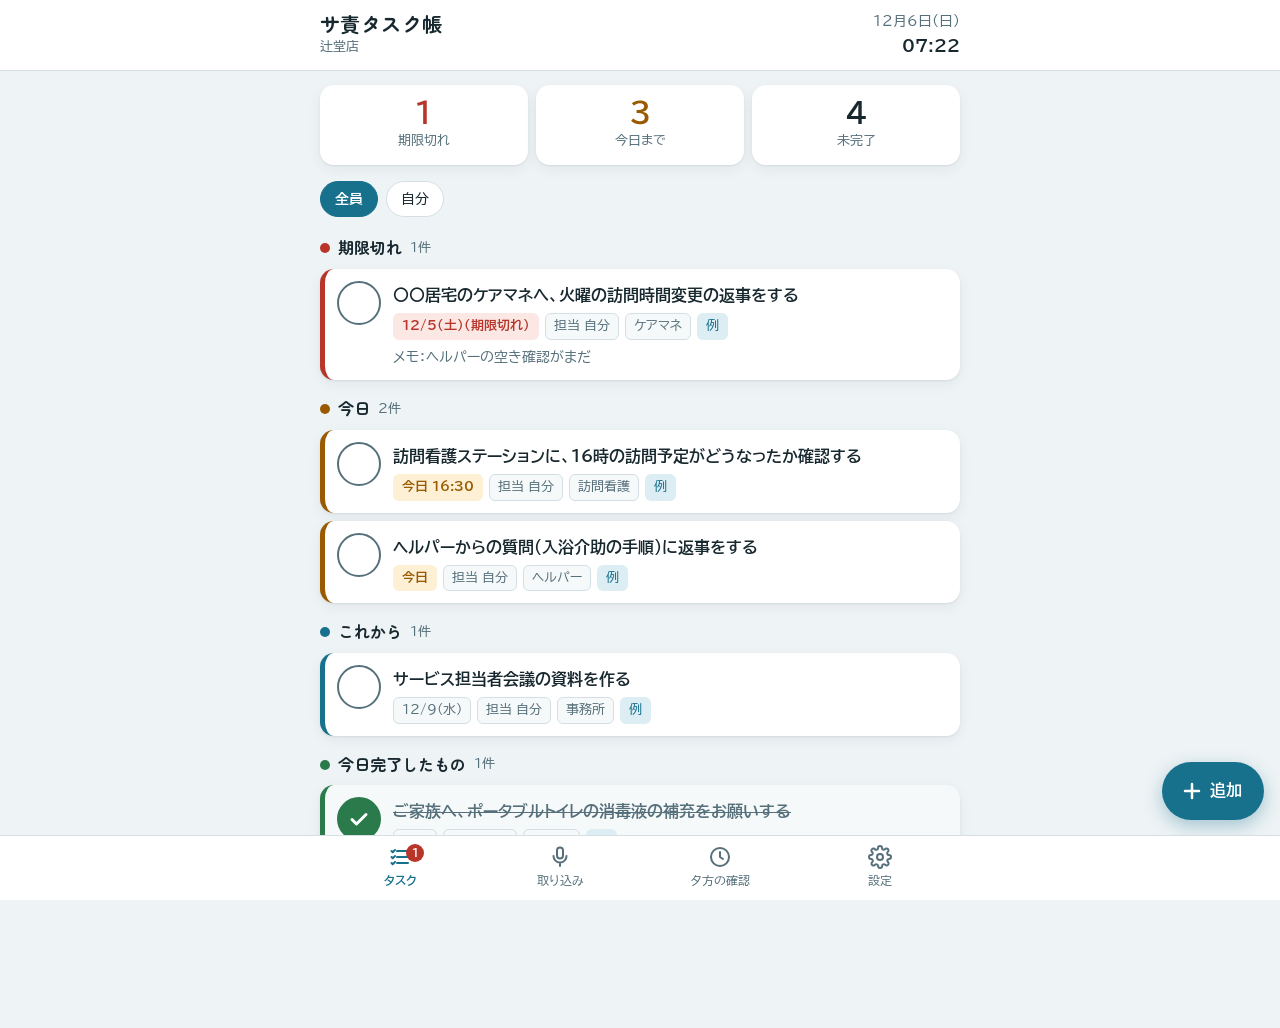
==== task-app/index.html @ e7ed36cd "サ責タスク帳を追加（辻堂店 課題ミーティングより） ピンマイクの文字起こしやダイヤルパッドのAI要約を貼り付けると、 「いつ・誰が・どこで・何をするか」のタスク候補を抜き出し、 チェックボタンで完了を" ====
<!DOCTYPE html>
<html lang="ja">
<head>
<meta charset="utf-8">
<meta name="viewport" content="width=device-width,initial-scale=1,viewport-fit=cover">
<title>サ責タスク帳</title>
<meta name="claude:viewport-fit-sides" content="cover">
<link rel="preconnect" href="https://fonts.googleapis.com">
<link rel="preconnect" href="https://fonts.gstatic.com" crossorigin>
<link rel="stylesheet" href="https://fonts.googleapis.com/css2?family=BIZ+UDPGothic:wght@400;700&family=Zen+Maru+Gothic:wght@500;700&display=swap">
<style>
/* Layout: one column for the phone — sticky header, task list, fixed bottom tab bar, round add button */
:root{
  --bg:#eef3f5; --surface:#ffffff; --surface-2:#f6f9fa; --fg:#18282f; --muted:#56707b; --line:#d3dfe4;
  --accent:#17708c; --accent-ink:#ffffff; --accent-soft:#dcedf3;
  --danger:#b8352a; --danger-soft:#fbe8e5; --warn:#9a5b00; --warn-soft:#fdf0d5; --ok:#2a7a4b; --ok-soft:#e1f2e7;
  --shadow:0 1px 2px rgba(20,50,60,.08),0 4px 14px rgba(20,50,60,.06);
  --font-body:"BIZ UDPGothic","Hiragino Sans","Hiragino Kaku Gothic ProN","Yu Gothic UI","Meiryo",system-ui,sans-serif;
  --font-head:"Zen Maru Gothic","BIZ UDPGothic","Hiragino Maru Gothic ProN","Hiragino Sans",system-ui,sans-serif;
  --nav-h:64px;
}
@media (prefers-color-scheme: dark){:root:not([data-theme="light"]){
  --bg:#0f181c; --surface:#172329; --surface-2:#1c2a31; --fg:#e4eef1; --muted:#93aab3; --line:#2b3d45;
  --accent:#5cb8d6; --accent-ink:#06222b; --accent-soft:#18394a;
  --danger:#f08a7e; --danger-soft:#3a1f1c; --warn:#f0bd62; --warn-soft:#352914; --ok:#79cf9a; --ok-soft:#173226;
  --shadow:0 1px 2px rgba(0,0,0,.3); color-scheme:dark;
}}
:root[data-theme="dark"]{
  --bg:#0f181c; --surface:#172329; --surface-2:#1c2a31; --fg:#e4eef1; --muted:#93aab3; --line:#2b3d45;
  --accent:#5cb8d6; --accent-ink:#06222b; --accent-soft:#18394a;
  --danger:#f08a7e; --danger-soft:#3a1f1c; --warn:#f0bd62; --warn-soft:#352914; --ok:#79cf9a; --ok-soft:#173226;
  --shadow:0 1px 2px rgba(0,0,0,.3); color-scheme:dark;
}
*{box-sizing:border-box}
[hidden]{display:none!important}
html,body{margin:0}
body{background:var(--bg);color:var(--fg);font-family:var(--font-body);font-size:16px;line-height:1.6;-webkit-text-size-adjust:100%}
body::before{content:"";position:fixed;inset:0 0 auto;height:env(safe-area-inset-top,0px);z-index:30;background:var(--surface)}
button,input,select,textarea{font:inherit;color:inherit}
button{cursor:pointer}
:focus-visible{outline:3px solid var(--accent);outline-offset:2px}
.gutter{padding-left:max(16px,env(safe-area-inset-left,0px));padding-right:max(16px,env(safe-area-inset-right,0px))}
.wrap{max-width:640px;margin:0 auto}

/* header */
header.top{position:sticky;top:env(safe-area-inset-top,0px);z-index:20;background:var(--surface);border-bottom:1px solid var(--line)}
header.top .wrap{display:flex;align-items:center;justify-content:space-between;gap:12px;padding-block:10px}
.brand{display:flex;flex-direction:column;min-width:0}
.brand b{font-family:var(--font-head);font-size:20px;font-weight:700;letter-spacing:.02em;line-height:1.3}
.brand small{color:var(--muted);font-size:13px}
.today-chip{font-size:14px;color:var(--muted);text-align:right;white-space:nowrap;font-variant-numeric:tabular-nums}
.today-chip strong{display:block;color:var(--fg);font-size:17px}

main{padding-block:14px calc(var(--nav-h) + 96px + env(safe-area-inset-bottom,0px))}
.view{display:flex;flex-direction:column;gap:16px}
h2{font-family:var(--font-head);font-size:19px;margin:0;text-wrap:balance}
h3{font-family:var(--font-head);font-size:16px;margin:0;display:flex;align-items:center;gap:8px}
.hint{color:var(--muted);font-size:14px;margin:0}

/* summary */
.stats{display:grid;grid-template-columns:repeat(3,1fr);gap:8px}
.stat{background:var(--surface);border:2px solid transparent;border-radius:14px;padding:10px 8px;text-align:center;box-shadow:var(--shadow)}
.stat .n{display:block;font-size:28px;font-weight:700;line-height:1.1;font-variant-numeric:tabular-nums}
.stat .l{font-size:13px;color:var(--muted)}
.stat.over .n{color:var(--danger)}
.stat.today .n{color:var(--warn)}
.stat[aria-pressed="true"]{border-color:var(--accent)}

.chips{display:flex;gap:8px;overflow-x:auto;padding-bottom:2px;scrollbar-width:none}
.chips::-webkit-scrollbar{display:none}
.chip{flex:none;border:1px solid var(--line);background:var(--surface);border-radius:999px;padding:6px 14px;font-size:14px;min-height:36px}
.chip[aria-pressed="true"]{background:var(--accent);border-color:var(--accent);color:var(--accent-ink);font-weight:700}

/* task list */
.group{display:flex;flex-direction:column;gap:8px}
.group h3 .count{font-family:var(--font-body);font-size:13px;color:var(--muted);font-weight:400}
.dot{width:10px;height:10px;border-radius:50%;background:var(--muted);flex:none}
.g-over .dot{background:var(--danger)} .g-today .dot{background:var(--warn)} .g-next .dot{background:var(--accent)} .g-done .dot{background:var(--ok)}
ul.tasks{list-style:none;margin:0;padding:0;display:flex;flex-direction:column;gap:8px}
.task{display:flex;align-items:flex-start;gap:12px;background:var(--surface);border-radius:14px;padding:12px;box-shadow:var(--shadow);border-left:5px solid var(--line)}
.task.over{border-left-color:var(--danger)} .task.today{border-left-color:var(--warn)} .task.next{border-left-color:var(--accent)}
.task.done{border-left-color:var(--ok);background:var(--surface-2)}
.task.done .t-title{color:var(--muted);text-decoration:line-through}
.check{flex:none;width:44px;height:44px;border-radius:50%;border:2.5px solid var(--muted);background:var(--surface);display:grid;place-items:center;padding:0}
.check svg{width:24px;height:24px;stroke:transparent}
.check:hover svg{stroke:var(--line)}
.task.done .check{background:var(--ok);border-color:var(--ok)}
.task.done .check svg{stroke:var(--surface)}
.t-body{flex:1;min-width:0;background:none;border:0;padding:2px 0 0;text-align:left}
.t-title{font-weight:700;font-size:16px;line-height:1.5;overflow-wrap:anywhere}
.meta{display:flex;flex-wrap:wrap;gap:6px;margin-top:6px}
.pill{font-size:13px;border-radius:6px;padding:2px 8px;background:var(--surface-2);color:var(--muted);border:1px solid var(--line);font-variant-numeric:tabular-nums}
.pill.due-over{background:var(--danger-soft);color:var(--danger);border-color:transparent;font-weight:700}
.pill.due-today{background:var(--warn-soft);color:var(--warn);border-color:transparent;font-weight:700}
.pill.ex{background:var(--accent-soft);color:var(--accent);border-color:transparent}
.t-note{font-size:14px;color:var(--muted);margin-top:6px;overflow-wrap:anywhere}

.empty{background:var(--surface);border:1px dashed var(--line);border-radius:14px;padding:22px 16px;text-align:center;color:var(--muted)}

/* cards & forms */
.card{background:var(--surface);border-radius:16px;padding:16px;box-shadow:var(--shadow);display:flex;flex-direction:column;gap:12px}
label.f{display:flex;flex-direction:column;gap:4px;font-size:14px;color:var(--muted);font-weight:700}
input[type=text],input[type=date],input[type=time],select,textarea{width:100%;border:1.5px solid var(--line);background:var(--surface);border-radius:10px;padding:10px 12px;font-size:16px;color:var(--fg);min-height:46px}
textarea{resize:vertical;line-height:1.6}
.row{display:grid;grid-template-columns:1fr 1fr;gap:10px}
.row > *{min-width:0}
.btn{display:inline-flex;align-items:center;justify-content:center;gap:6px;min-height:48px;padding:10px 18px;border-radius:12px;border:1.5px solid var(--line);background:var(--surface);font-weight:700;font-size:16px}
.btn.primary{background:var(--accent);border-color:var(--accent);color:var(--accent-ink)}
.btn.danger{color:var(--danger);border-color:var(--danger-soft)}
.btn.danger.arm{background:var(--danger);color:var(--surface);border-color:var(--danger)}
.btn.small{min-height:38px;padding:6px 12px;font-size:14px;border-radius:10px}
.btn:disabled{opacity:.5;cursor:default}
.btns{display:flex;flex-wrap:wrap;gap:8px}
.btns .grow{flex:1}
.seg{display:flex;background:var(--surface-2);border:1px solid var(--line);border-radius:12px;padding:3px;gap:3px}
.seg button{flex:1;border:0;background:none;border-radius:9px;padding:8px 4px;font-size:14px;min-height:40px}
.seg button[aria-pressed="true"]{background:var(--surface);box-shadow:var(--shadow);font-weight:700;color:var(--accent)}
.engine{font-size:13px;border-radius:8px;padding:6px 10px;background:var(--accent-soft);color:var(--accent)}

/* candidates */
.cand{border:1.5px solid var(--line);border-radius:14px;padding:12px;display:flex;flex-direction:column;gap:8px}
.cand.on{border-color:var(--accent)}
.cand-head{display:flex;gap:10px;align-items:flex-start}
.cand-head input[type=checkbox]{width:24px;height:24px;margin-top:10px;accent-color:var(--accent);flex:none}
.cand-head textarea{min-height:46px}
.quote{font-size:13px;color:var(--muted);border-left:3px solid var(--line);padding-left:8px;overflow-wrap:anywhere}

/* review */
.share{width:100%;min-height:220px;font-size:14px;background:var(--surface-2)}
.ask{display:flex;gap:10px;align-items:flex-start;border-top:1px solid var(--line);padding-top:10px}
.ask:first-of-type{border-top:0;padding-top:0}
.ask p{margin:0;flex:1;min-width:0;overflow-wrap:anywhere}

.members{list-style:none;margin:0;padding:0;display:flex;flex-wrap:wrap;gap:8px}
.members li{display:flex;align-items:center;gap:4px;background:var(--surface-2);border:1px solid var(--line);border-radius:999px;padding:4px 4px 4px 14px}
.members button{border:0;background:none;width:30px;height:30px;border-radius:50%;color:var(--muted);font-size:18px;line-height:1}

/* nav + fab */
nav.tabs{position:fixed;left:0;right:0;bottom:0;z-index:25;background:var(--surface);border-top:1px solid var(--line);padding-bottom:env(safe-area-inset-bottom,0px);padding-left:env(safe-area-inset-left,0px);padding-right:env(safe-area-inset-right,0px)}
nav.tabs .wrap{display:grid;grid-template-columns:repeat(4,1fr);height:var(--nav-h)}
nav.tabs button{border:0;background:none;display:flex;flex-direction:column;align-items:center;justify-content:center;gap:2px;font-size:12px;color:var(--muted);position:relative}
nav.tabs svg{width:24px;height:24px;stroke:currentColor;fill:none;stroke-width:2;stroke-linecap:round;stroke-linejoin:round}
nav.tabs button[aria-current="page"]{color:var(--accent);font-weight:700}
nav.tabs .badge{position:absolute;top:8px;left:calc(50% + 6px);background:var(--danger);color:var(--surface);border-radius:999px;font-size:11px;min-width:18px;height:18px;line-height:18px;padding:0 5px;font-weight:700}
.fab{position:fixed;z-index:24;right:max(16px,calc(env(safe-area-inset-right,0px) + 16px));bottom:calc(var(--nav-h) + 16px + env(safe-area-inset-bottom,0px));height:58px;padding:0 22px 0 18px;border-radius:999px;border:0;background:var(--accent);color:var(--accent-ink);font-weight:700;font-size:16px;display:flex;align-items:center;gap:6px;box-shadow:0 6px 18px rgba(23,112,140,.35)}
.fab svg{width:24px;height:24px;stroke:currentColor;stroke-width:2.5;fill:none;stroke-linecap:round}

/* sheet */
.scrim{position:fixed;inset:0;z-index:40;background:rgba(10,25,30,.45);display:flex;align-items:flex-end;justify-content:center}
.sheet{background:var(--bg);width:100%;max-width:640px;max-height:92vh;overflow:auto;border-radius:20px 20px 0 0;padding-top:10px;padding-bottom:calc(16px + env(safe-area-inset-bottom,0px))}
.sheet .grab{width:44px;height:5px;border-radius:3px;background:var(--line);margin:0 auto 10px}
.sheet .view{gap:12px}

.toast{position:fixed;z-index:50;left:50%;transform:translateX(-50%);bottom:calc(var(--nav-h) + 86px + env(safe-area-inset-bottom,0px));background:var(--fg);color:var(--bg);border-radius:12px;padding:10px 12px 10px 16px;display:flex;align-items:center;gap:12px;font-size:15px;max-width:calc(100% - 32px);box-shadow:var(--shadow)}
.toast button{background:none;border:0;color:var(--accent-soft);font-weight:700;text-decoration:underline;min-height:36px}
@media (prefers-reduced-motion:no-preference){
  .sheet{animation:up .2s ease-out}
  @keyframes up{from{transform:translateY(30px);opacity:.6}to{transform:none;opacity:1}}
}
</style>
</head>
<body>

<header class="top gutter"><div class="wrap">
  <div class="brand"><b>サ責タスク帳</b><small id="officeName">辻堂店</small></div>
  <div class="today-chip"><span id="todayLabel"></span><strong id="nowLabel"></strong></div>
</div></header>

<main class="gutter"><div class="wrap">
  <!-- タスク一覧 -->
  <section class="view" id="v-list" aria-label="タスク">
    <div class="stats">
      <button class="stat over" id="stOver" data-f="over" aria-pressed="false"><span class="n">0</span><span class="l">期限切れ</span></button>
      <button class="stat today" id="stToday" data-f="today" aria-pressed="false"><span class="n">0</span><span class="l">今日まで</span></button>
      <button class="stat" id="stOpen" data-f="open" aria-pressed="false"><span class="n">0</span><span class="l">未完了</span></button>
    </div>
    <div class="chips" id="whoChips" role="group" aria-label="担当で絞り込む"></div>
    <div id="listOut" class="view"></div>
  </section>

  <!-- 取り込み -->
  <section class="view" id="v-import" hidden aria-label="文字起こしから取り込み">
    <div>
      <h2>文字起こしからタスクを抜き出す</h2>
      <p class="hint">ピンマイクの文字起こしや、ダイヤルパッドのAI要約を貼り付けてください。「いつ・誰が・どこで・何をするか」を拾い出します。</p>
    </div>
    <div class="card">
      <div class="seg" id="srcSeg" role="group" aria-label="取り込み元">
        <button data-src="ピンマイク" aria-pressed="true">ピンマイク</button>
        <button data-src="ダイヤルパッド" aria-pressed="false">ダイヤルパッド</button>
        <button data-src="メモ" aria-pressed="false">手書き・メモ</button>
      </div>
      <label class="f">話した日<input type="date" id="impDate"></label>
      <label class="f">文字起こし・要約
        <textarea id="impText" rows="8" placeholder="ここに貼り付け（長くても大丈夫です）"></textarea>
      </label>
      <div class="engine" id="engineNote">キーワードで抜き出します</div>
      <div class="btns">
        <button class="btn primary grow" id="btnExtract">タスクを抜き出す</button>
        <button class="btn" id="btnSample">例文を入れる</button>
      </div>
    </div>
    <div id="candOut" class="view"></div>
  </section>

  <!-- 夕方の確認 -->
  <section class="view" id="v-review" hidden aria-label="夕方の確認">
    <div>
      <h2>夕方の確認</h2>
      <p class="hint">決まった時間にチームで見直します。下の文をガルーンやダイヤルパッドのチャットに貼って共有してください。</p>
    </div>
    <div class="card">
      <h3>共有用のまとめ</h3>
      <textarea class="share" id="shareText" readonly></textarea>
      <div class="btns"><button class="btn primary grow" id="btnCopyShare">まとめをコピー</button></div>
    </div>
    <div class="card">
      <h3>声かけ「その後どうなりましたか？」</h3>
      <p class="hint">期限切れや、前日から残っているタスクです。思い出してもらうきっかけに使えます。</p>
      <div id="askOut"></div>
    </div>
  </section>

  <!-- 設定 -->
  <section class="view" id="v-settings" hidden aria-label="設定">
    <h2>設定</h2>
    <div class="card">
      <label class="f">事業所名<input type="text" id="setOffice" placeholder="例：辻堂店"></label>
    </div>
    <div class="card">
      <h3>チームのメンバー</h3>
      <p class="hint">「誰が」の選択肢になります。文字起こしに名前が出てくると、担当として自動で入ります。</p>
      <ul class="members" id="memberList"></ul>
      <div class="btns">
        <input type="text" id="newMember" placeholder="名前を入力" style="flex:1;min-width:0">
        <button class="btn" id="btnAddMember">追加</button>
      </div>
    </div>
    <div class="card">
      <h3>整理</h3>
      <div class="btns">
        <button class="btn small" id="btnClearEx">例のタスクを消す</button>
        <button class="btn small" id="btnClearDone">7日より前の完了を消す</button>
      </div>
    </div>
    <div class="card">
      <h3>バックアップ・機種変更</h3>
      <p class="hint">データはこの端末のブラウザに保存されています。別の端末に移すときは、書き出した文をコピーして、移した先で貼り付けて読み込んでください。</p>
      <textarea id="backupText" rows="4" placeholder="ここに書き出し／貼り付け"></textarea>
      <div class="btns">
        <button class="btn small" id="btnExport">書き出してコピー</button>
        <button class="btn small" id="btnImport">貼り付けた内容を読み込む</button>
      </div>
    </div>
  </section>
</div></main>

<button class="fab" id="fab" aria-label="タスクを追加"><svg viewBox="0 0 24 24"><path d="M12 5v14M5 12h14"/></svg>追加</button>

<nav class="tabs" aria-label="画面切り替え"><div class="wrap">
  <button data-view="list" aria-current="page"><svg viewBox="0 0 24 24"><path d="M9 6h11M9 12h11M9 18h11"/><path d="M3.5 6l1.2 1.2L7 5M3.5 12l1.2 1.2L7 11M3.5 18l1.2 1.2L7 17"/></svg>タスク<span class="badge" id="navBadge" hidden></span></button>
  <button data-view="import"><svg viewBox="0 0 24 24"><rect x="9" y="2.5" width="6" height="11" rx="3"/><path d="M5.5 11a6.5 6.5 0 0 0 13 0M12 17.5V21"/></svg>取り込み</button>
  <button data-view="review"><svg viewBox="0 0 24 24"><circle cx="12" cy="12" r="9"/><path d="M12 7v5l3 2"/></svg>夕方の確認</button>
  <button data-view="settings"><svg viewBox="0 0 24 24"><circle cx="12" cy="12" r="3"/><path d="M19.4 15a1.7 1.7 0 0 0 .3 1.8l.1.1a2 2 0 1 1-2.8 2.8l-.1-.1a1.7 1.7 0 0 0-1.8-.3 1.7 1.7 0 0 0-1 1.5V21a2 2 0 1 1-4 0v-.1a1.7 1.7 0 0 0-1.1-1.5 1.7 1.7 0 0 0-1.8.3l-.1.1a2 2 0 1 1-2.8-2.8l.1-.1a1.7 1.7 0 0 0 .3-1.8 1.7 1.7 0 0 0-1.5-1H3a2 2 0 1 1 0-4h.1a1.7 1.7 0 0 0 1.5-1.1 1.7 1.7 0 0 0-.3-1.8l-.1-.1a2 2 0 1 1 2.8-2.8l.1.1a1.7 1.7 0 0 0 1.8.3H9a1.7 1.7 0 0 0 1-1.5V3a2 2 0 1 1 4 0v.1a1.7 1.7 0 0 0 1 1.5 1.7 1.7 0 0 0 1.8-.3l.1-.1a2 2 0 1 1 2.8 2.8l-.1.1a1.7 1.7 0 0 0-.3 1.8V9a1.7 1.7 0 0 0 1.5 1H21a2 2 0 1 1 0 4h-.1a1.7 1.7 0 0 0-1.5 1z"/></svg>設定</button>
</div></nav>

<div class="scrim" id="scrim" hidden>
  <div class="sheet gutter" role="dialog" aria-modal="true" aria-labelledby="sheetTitle"><div class="wrap view">
    <div class="grab"></div>
    <h2 id="sheetTitle">タスクを追加</h2>
    <form id="taskForm" class="card" novalidate>
      <label class="f">何をする<textarea id="fTitle" rows="2" placeholder="例：〇〇居宅のケアマネへ訪問時間変更の返事をする" required></textarea></label>
      <div class="row">
        <label class="f">誰が<select id="fWho"></select></label>
        <label class="f">どこで・相手<input type="text" id="fWhere" list="whereList" placeholder="例：ケアマネ"></label>
      </div>
      <div class="row">
        <label class="f">いつまで<input type="date" id="fDue"></label>
        <label class="f">時刻<input type="time" id="fTime"></label>
      </div>
      <label class="f">メモ・その後の経過<textarea id="fNote" rows="2" placeholder="例：11/11 10時に電話済み。返事待ち"></textarea></label>
      <div class="btns">
        <button type="submit" class="btn primary grow">保存</button>
        <button type="button" class="btn" id="btnCancel">閉じる</button>
      </div>
      <button type="button" class="btn danger small" id="btnDelete" hidden>このタスクを削除</button>
    </form>
  </div></div>
</div>
<datalist id="whereList">
  <option value="ケアマネ"><option value="ヘルパー"><option value="利用者宅"><option value="ご家族"><option value="訪問看護"><option value="主治医・病院"><option value="地域包括"><option value="事務所">
</datalist>

<div class="toast" id="toast" hidden role="status"><span id="toastMsg"></span><button id="toastUndo" hidden>元に戻す</button></div>

<script>
(function(){
"use strict";
const KEY = "satask.v1";
const $ = (s) => document.querySelector(s);
const WD = ["日","月","火","水","木","金","土"];

/* ---------- date helpers ---------- */
const pad = (n) => String(n).padStart(2, "0");
const ymd = (d) => d.getFullYear() + "-" + pad(d.getMonth() + 1) + "-" + pad(d.getDate());
const todayStr = () => ymd(new Date());
const parseYmd = (s) => { const [y, m, d] = s.split("-").map(Number); return new Date(y, m - 1, d); };
const addDays = (s, n) => { const d = parseYmd(s); d.setDate(d.getDate() + n); return ymd(d); };
const md = (s) => { const d = parseYmd(s); return (d.getMonth() + 1) + "/" + d.getDate() + "(" + WD[d.getDay()] + ")"; };
const uid = () => Date.now().toString(36) + Math.random().toString(36).slice(2, 7);

/* ---------- state ---------- */
function seed(){
  const t = todayStr();
  return {
    office: "辻堂店",
    members: ["自分"],
    tasks: [
      { id: uid(), title: "〇〇居宅のケアマネへ、火曜の訪問時間変更の返事をする", who: "自分", where: "ケアマネ", due: addDays(t, -1), time: "", note: "ヘルパーの空き確認がまだ", done: false, example: true, source: "ダイヤルパッド", createdAt: addDays(t, -2) },
      { id: uid(), title: "訪問看護ステーションに、16時の訪問予定がどうなったか確認する", who: "自分", where: "訪問看護", due: t, time: "16:30", note: "", done: false, example: true, source: "ピンマイク", createdAt: t },
      { id: uid(), title: "ヘルパーからの質問（入浴介助の手順）に返事をする", who: "自分", where: "ヘルパー", due: t, time: "", note: "", done: false, example: true, source: "メモ", createdAt: t },
      { id: uid(), title: "サービス担当者会議の資料を作る", who: "自分", where: "事務所", due: addDays(t, 3), time: "", note: "", done: false, example: true, source: "ピンマイク", createdAt: t },
      { id: uid(), title: "ご家族へ、ポータブルトイレの消毒液の補充をお願いする", who: "自分", where: "ご家族", due: t, time: "", note: "", done: true, doneAt: t, example: true, source: "ピンマイク", createdAt: t }
    ]
  };
}
function load(){
  try {
    const s = JSON.parse(localStorage.getItem(KEY));
    if (s && Array.isArray(s.tasks) && Array.isArray(s.members)) return s;
  } catch (e) {}
  return seed();
}
let state = load();
function save(){ try { localStorage.setItem(KEY, JSON.stringify(state)); } catch (e) {} }

let filter = { kind: "", who: "" };
let src = "ピンマイク";
let candidates = [];

/* ---------- status ---------- */
function status(t){
  if (t.done) return "done";
  if (!t.due) return "nodate";
  const td = todayStr();
  if (t.due < td) return "over";
  if (t.due === td) return "today";
  return "next";
}
function dueLabel(t){
  if (!t.due) return "期限なし";
  const td = todayStr();
  let s = t.due === td ? "今日" : t.due === addDays(td, 1) ? "明日" : md(t.due);
  if (t.time) s += " " + t.time;
  if (t.due < td && !t.done) s += "（期限切れ）";
  return s;
}
const san = (n) => !n ? "" : (/(さん|様|さま)$/.test(n) || n === "自分") ? n : n + "さん";

/* ---------- rendering ---------- */
function el(tag, attrs, ...kids){
  const e = document.createElement(tag);
  for (const k in (attrs || {})) {
    if (k === "class") e.className = attrs[k];
    else if (k.startsWith("on")) e.addEventListener(k.slice(2), attrs[k]);
    else if (attrs[k] !== false && attrs[k] != null) e.setAttribute(k, attrs[k]);
  }
  for (const c of kids) if (c != null) e.append(c);
  return e;
}
const CHECK_SVG = '<svg viewBox="0 0 24 24" fill="none" stroke-width="3" stroke-linecap="round" stroke-linejoin="round"><path d="M5 12.5l4.5 4.5L19 7.5"/></svg>';

function taskItem(t){
  const st = status(t);
  const check = el("button", { class: "check", "aria-label": t.done ? "未完了に戻す" : "完了にする", onclick: () => toggle(t.id) });
  check.innerHTML = CHECK_SVG;
  const meta = el("div", { class: "meta" },
    el("span", { class: "pill" + (st === "over" ? " due-over" : st === "today" ? " due-today" : "") }, dueLabel(t)),
    t.who ? el("span", { class: "pill" }, "担当 " + t.who) : el("span", { class: "pill" }, "担当 未定"),
    t.where ? el("span", { class: "pill" }, t.where) : null,
    t.example ? el("span", { class: "pill ex" }, "例") : null
  );
  const body = el("button", { class: "t-body", onclick: () => openSheet(t.id), "aria-label": "編集：" + t.title },
    el("div", { class: "t-title" }, t.title), meta,
    t.note ? el("div", { class: "t-note" }, "メモ：" + t.note) : null
  );
  return el("li", { class: "task " + st }, check, body);
}

function renderList(){
  const td = todayStr();
  const mine = state.tasks.filter(t => !filter.who || t.who === filter.who);
  const open = mine.filter(t => !t.done);
  const over = open.filter(t => status(t) === "over");
  const today = open.filter(t => status(t) === "today");
  $("#stOver .n").textContent = over.length;
  $("#stToday .n").textContent = over.length + today.length;
  $("#stOpen .n").textContent = open.length;
  for (const b of document.querySelectorAll(".stat")) b.setAttribute("aria-pressed", String(filter.kind === b.dataset.f));

  const allOver = state.tasks.filter(t => status(t) === "over").length;
  $("#navBadge").hidden = !allOver; $("#navBadge").textContent = allOver;

  // who chips
  const chips = $("#whoChips"); chips.textContent = "";
  const whoList = ["", ...state.members];
  if (state.tasks.some(t => !t.who)) whoList.push("__none");
  for (const w of whoList) {
    chips.append(el("button", { class: "chip", "aria-pressed": String(filter.who === w), onclick: () => { filter.who = filter.who === w ? "" : w; renderList(); } },
      w === "" ? "全員" : w === "__none" ? "担当未定" : w));
  }
  const pool = filter.who === "__none" ? state.tasks.filter(t => !t.who) : mine;

  const byDue = (a, b) => (a.due || "9999").localeCompare(b.due || "9999") || (a.time || "99").localeCompare(b.time || "99");
  let groups = [
    ["over", "期限切れ", pool.filter(t => status(t) === "over").sort(byDue)],
    ["today", "今日", pool.filter(t => status(t) === "today").sort(byDue)],
    ["next", "これから", pool.filter(t => status(t) === "next").sort(byDue)],
    ["nodate", "期限なし", pool.filter(t => status(t) === "nodate")],
    ["done", "今日完了したもの", pool.filter(t => t.done && t.doneAt === td)]
  ];
  if (filter.kind === "over") groups = groups.filter(g => g[0] === "over");
  if (filter.kind === "today") groups = groups.filter(g => g[0] === "over" || g[0] === "today");
  if (filter.kind === "open") groups = groups.filter(g => g[0] !== "done");

  const out = $("#listOut"); out.textContent = "";
  let shown = 0;
  for (const [key, label, items] of groups) {
    if (!items.length) continue;
    shown += items.length;
    const ul = el("ul", { class: "tasks" }); items.forEach(t => ul.append(taskItem(t)));
    out.append(el("section", { class: "group g-" + key }, el("h3", null, el("span", { class: "dot" }), label, el("span", { class: "count" }, items.length + "件")), ul));
  }
  if (!shown) {
    out.append(el("div", { class: "empty" }, filter.kind || filter.who ? "この条件のタスクはありません。" : "タスクはありません。下の「追加」か「取り込み」から入れてください。"));
  }
  const older = pool.filter(t => t.done && t.doneAt !== td).length;
  if (older && !filter.kind) out.append(el("p", { class: "hint" }, "それより前に完了したタスク：" + older + "件（設定から整理できます）"));
}

function renderReview(){
  $("#shareText").value = buildShare();
  const out = $("#askOut"); out.textContent = "";
  const td = todayStr();
  const asks = state.tasks.filter(t => !t.done && (status(t) === "over" || (t.createdAt && t.createdAt < td)));
  if (!asks.length) { out.append(el("div", { class: "empty" }, "声かけが必要なタスクはありません。")); return; }
  for (const t of asks) {
    const when = t.createdAt ? md(t.createdAt) + "の" : "";
    const who = t.who && t.who !== "自分" ? san(t.who) + "、" : "";
    const msg = who + when + "「" + t.title + "」の件、その後どうなりましたか？";
    out.append(el("div", { class: "ask" }, el("p", null, msg), el("button", { class: "btn small", onclick: (e) => copy(msg, e.currentTarget) }, "コピー")));
  }
}

function buildShare(){
  const td = todayStr(); const now = new Date();
  const lines = ["【" + (state.office || "事業所") + " タスク確認 " + md(td) + " " + pad(now.getHours()) + ":" + pad(now.getMinutes()) + "】"];
  const fmt = (t) => "・" + t.title + "（" + [dueLabel(t), t.who ? "担当:" + t.who : "担当:未定", t.where].filter(Boolean).join("／") + "）" + (t.note ? "\n　└ " + t.note : "");
  const open = state.tasks.filter(t => !t.done);
  const over = open.filter(t => status(t) === "over");
  const today = open.filter(t => status(t) === "today");
  const rest = open.filter(t => ["next", "nodate"].includes(status(t)));
  const done = state.tasks.filter(t => t.done && t.doneAt === td);
  const block = (title, arr) => { if (arr.length) { lines.push("", "■" + title + "（" + arr.length + "件）"); arr.forEach(t => lines.push(fmt(t))); } };
  block("期限切れ・要確認", over);
  block("今日中", today);
  block("これから", rest);
  block("今日完了", done);
  if (lines.length === 1) lines.push("", "登録されているタスクはありません。");
  return lines.join("\n");
}

function render(){
  const now = new Date();
  $("#todayLabel").textContent = (now.getMonth() + 1) + "月" + now.getDate() + "日(" + WD[now.getDay()] + ")";
  $("#nowLabel").textContent = pad(now.getHours()) + ":" + pad(now.getMinutes());
  $("#officeName").textContent = state.office || "事業所";
  renderList();
  if (!$("#v-review").hidden) renderReview();
  if (!$("#v-settings").hidden) renderSettings();
}

/* ---------- actions ---------- */
let lastUndo = null;
function toggle(id){
  const t = state.tasks.find(x => x.id === id); if (!t) return;
  const prev = { done: t.done, doneAt: t.doneAt };
  t.done = !t.done; t.doneAt = t.done ? todayStr() : null;
  save(); render();
  toast(t.done ? "完了にしました" : "未完了に戻しました", () => { Object.assign(t, prev); save(); render(); });
}
let toastTimer;
function toast(msg, undo){
  $("#toastMsg").textContent = msg;
  lastUndo = undo || null;
  $("#toastUndo").hidden = !undo;
  $("#toast").hidden = false;
  clearTimeout(toastTimer);
  toastTimer = setTimeout(() => { $("#toast").hidden = true; lastUndo = null; }, 4000);
}
$("#toastUndo").addEventListener("click", () => { if (lastUndo) lastUndo(); $("#toast").hidden = true; lastUndo = null; });

async function copy(text, btn){
  let ok = false;
  try { await navigator.clipboard.writeText(text); ok = true; } catch (e) {}
  if (!ok) {
    const ta = el("textarea", { style: "position:fixed;opacity:0" }); ta.value = text; document.body.append(ta); ta.select();
    try { ok = document.execCommand("copy"); } catch (e) {}
    ta.remove();
  }
  toast(ok ? "コピーしました。チャットに貼り付けてください" : "コピーできませんでした。文字を長押しして選んでください");
  if (btn && ok) { const o = btn.textContent; btn.textContent = "コピー済み"; setTimeout(() => btn.textContent = o, 1500); }
}

/* ---------- sheet (add/edit) ---------- */
let editing = null;
function fillWho(sel, value){
  sel.textContent = "";
  sel.append(el("option", { value: "" }, "未定"));
  const names = [...state.members]; if (value && !names.includes(value)) names.push(value);
  for (const m of names) sel.append(el("option", { value: m }, m));
  sel.value = value || "";
}
function openSheet(id){
  editing = id || null;
  const t = id ? state.tasks.find(x => x.id === id) : null;
  $("#sheetTitle").textContent = t ? "タスクを編集" : "タスクを追加";
  $("#fTitle").value = t ? t.title : "";
  fillWho($("#fWho"), t ? t.who : (filter.who && filter.who !== "__none" ? filter.who : (state.members[0] || "")));
  $("#fWhere").value = t ? t.where || "" : "";
  $("#fDue").value = t ? t.due || "" : todayStr();
  $("#fTime").value = t ? t.time || "" : "";
  $("#fNote").value = t ? t.note || "" : "";
  const del = $("#btnDelete"); del.hidden = !t; del.classList.remove("arm"); del.textContent = "このタスクを削除";
  $("#scrim").hidden = false;
  setTimeout(() => { if (!t) $("#fTitle").focus(); }, 50);
}
function closeSheet(){ $("#scrim").hidden = true; editing = null; }
$("#fab").addEventListener("click", () => openSheet());
$("#btnCancel").addEventListener("click", closeSheet);
$("#scrim").addEventListener("click", (e) => { if (e.target.id === "scrim") closeSheet(); });
document.addEventListener("keydown", (e) => { if (e.key === "Escape" && !$("#scrim").hidden) closeSheet(); });
$("#taskForm").addEventListener("submit", (e) => {
  e.preventDefault();
  const title = $("#fTitle").value.trim();
  if (!title) { $("#fTitle").focus(); toast("「何をする」を入れてください"); return; }
  const data = { title, who: $("#fWho").value, where: $("#fWhere").value.trim(), due: $("#fDue").value, time: $("#fTime").value, note: $("#fNote").value.trim() };
  if (editing) { const t = state.tasks.find(x => x.id === editing); Object.assign(t, data); t.example = false; toast("保存しました"); }
  else { state.tasks.push({ id: uid(), ...data, done: false, source: "手入力", createdAt: todayStr() }); toast("追加しました"); }
  save(); closeSheet(); render();
});
$("#btnDelete").addEventListener("click", (e) => {
  const b = e.currentTarget;
  if (!b.classList.contains("arm")) { b.classList.add("arm"); b.textContent = "もう一度押すと削除します"; return; }
  const idx = state.tasks.findIndex(x => x.id === editing);
  if (idx >= 0) {
    const [removed] = state.tasks.splice(idx, 1);
    save(); closeSheet(); render();
    toast("削除しました", () => { state.tasks.splice(idx, 0, removed); save(); render(); });
  }
});

/* ---------- views ---------- */
function show(view){
  for (const v of ["list", "import", "review", "settings"]) $("#v-" + v).hidden = v !== view;
  for (const b of document.querySelectorAll("nav.tabs button")) b.toggleAttribute("aria-current", b.dataset.view === view), b.dataset.view === view && b.setAttribute("aria-current", "page");
  $("#fab").hidden = view !== "list";
  if (view === "review") renderReview();
  if (view === "settings") renderSettings();
  window.scrollTo(0, 0);
}
for (const b of document.querySelectorAll("nav.tabs button")) b.addEventListener("click", () => show(b.dataset.view));
for (const b of document.querySelectorAll(".stat")) b.addEventListener("click", () => { filter.kind = filter.kind === b.dataset.f ? "" : b.dataset.f; renderList(); });
$("#btnCopyShare").addEventListener("click", (e) => copy($("#shareText").value, e.currentTarget));

/* ---------- settings ---------- */
function renderSettings(){
  $("#setOffice").value = state.office || "";
  const ul = $("#memberList"); ul.textContent = "";
  for (const m of state.members) {
    ul.append(el("li", null, m, el("button", { "aria-label": m + "を外す", onclick: () => { state.members = state.members.filter(x => x !== m); save(); render(); } }, "×")));
  }
  if (!state.members.length) ul.append(el("li", null, "まだいません"));
}
$("#setOffice").addEventListener("change", (e) => { state.office = e.target.value.trim(); save(); render(); });
function addMember(){
  const v = $("#newMember").value.trim().replace(/(さん|様)$/, "");
  if (!v) return;
  if (!state.members.includes(v)) state.members.push(v);
  $("#newMember").value = ""; save(); render();
}
$("#btnAddMember").addEventListener("click", addMember);
$("#newMember").addEventListener("keydown", (e) => { if (e.key === "Enter") { e.preventDefault(); addMember(); } });
$("#btnClearEx").addEventListener("click", () => {
  const n = state.tasks.filter(t => t.example).length;
  state.tasks = state.tasks.filter(t => !t.example); save(); render(); toast(n + "件の例を消しました");
});
$("#btnClearDone").addEventListener("click", () => {
  const lim = addDays(todayStr(), -7);
  const before = state.tasks.length;
  state.tasks = state.tasks.filter(t => !(t.done && (t.doneAt || "") < lim));
  save(); render(); toast((before - state.tasks.length) + "件を整理しました");
});
$("#btnExport").addEventListener("click", (e) => { const s = JSON.stringify(state); $("#backupText").value = s; copy(s, e.currentTarget); });
$("#btnImport").addEventListener("click", () => {
  try {
    const s = JSON.parse($("#backupText").value);
    if (!s || !Array.isArray(s.tasks) || !Array.isArray(s.members)) throw 0;
    state = s; save(); render(); toast("読み込みました（" + s.tasks.length + "件）");
  } catch (e) { toast("読み込めませんでした。書き出した文をそのまま貼り付けてください"); }
});

/* ---------- import: extraction ---------- */
const SAMPLE = [
  "[09:12] 事務所：はい、辻堂です。あ、〇〇居宅のケアマネさん。山田様の件ですね。",
  "[09:13] ケアマネ：来週から火曜の訪問を10時に変えられないかと思って。",
  "[09:14] 事務所：ヘルパーの空きを確認して、明日の午前中までに折り返しお電話します。",
  "[13:40] ヘルパー：佐藤様のお宅、ポータブルトイレの消毒液が切れそうです。",
  "[13:41] 事務所：わかりました、ご家族に連絡して補充をお願いしておきます。",
  "[16:05] 看護師さん、16時に来る予定だったけどまだ来てないですね。訪問看護ステーションに確認の電話を入れます。",
  "[17:20] 来週の金曜のサービス担当者会議の資料、木曜までに作成しておきます。",
  "[17:25] 今日は寒かったですね。"
].join("\n");

const ACTION = /(連絡|電話|折り返|確認|返事|返答|回答|送る|送付|送って|提出|届け|調整|予約|手配|依頼|お願い|伝え|共有|準備|変更|修正|作成|記録|訪問|同行|相談|報告|聞いて|聞く|調べ|入れ|発注|補充|持って|渡)/;
const INTENT = /(します|しておきます|しておく|しとく|しないと|しなきゃ|ください|下さい|お願い|予定|までに|必要|忘れず|やっておく|しておいて|かけ直|入れます|入れておき|ましょう|ておきます|ます。?$)/;
const WHERE_WORDS = [["ケアマネ","ケアマネ"],["居宅","ケアマネ"],["訪問看護","訪問看護"],["看護師","訪問看護"],["主治医","主治医・病院"],["病院","主治医・病院"],["クリニック","主治医・病院"],["包括","地域包括"],["ご家族","ご家族"],["家族","ご家族"],["娘さん","ご家族"],["息子さん","ご家族"],["ヘルパー","ヘルパー"],["利用者","利用者宅"],["お宅","利用者宅"],["事務所","事務所"]];

function nextWeekday(base, wd, nextWeek){
  const d = parseYmd(base); let diff = (wd - d.getDay() + 7) % 7;
  if (nextWeek) { const toMon = (8 - d.getDay()) % 7 || 7; diff = toMon + ((wd + 6) % 7); }
  d.setDate(d.getDate() + diff); return ymd(d);
}
function parseWhen(s, base){
  let due = "", time = "";
  const b = parseYmd(base);
  let m;
  if ((m = s.match(/(\d{1,2})\s*月\s*(\d{1,2})\s*日/))) {
    const d = new Date(b.getFullYear(), +m[1] - 1, +m[2]);
    if (d < b && (b - d) > 60 * 864e5) d.setFullYear(d.getFullYear() + 1);
    due = ymd(d);
  } else if ((m = s.match(/(\d{1,2})\/(\d{1,2})/))) {
    due = ymd(new Date(b.getFullYear(), +m[1] - 1, +m[2]));
  } else if (/明後日|あさって/.test(s)) due = addDays(base, 2);
  else if (/明日|あした|あす/.test(s)) due = addDays(base, 1);
  else if ((m = s.match(/(来週|今週)?の?\s*([月火水木金土日])曜/))) {
    // 「来週の金曜の会議の資料、木曜までに」→ 期限は「までに」の前の曜日を優先
    const until = s.match(/([月火水木金土日])曜(?:日)?(?:まで|中)/);
    const wdChar = until ? until[1] : m[2];
    due = nextWeekday(base, WD.indexOf(wdChar), m[1] === "来週");
  } else if (/今日|本日|今日中|夕方|午後/.test(s)) due = base;
  else if ((m = s.match(/(?<![月\d])(\d{1,2})\s*日(?!間)/))) {
    const d = new Date(b.getFullYear(), b.getMonth(), +m[1]);
    if (d < b) d.setMonth(d.getMonth() + 1);
    due = ymd(d);
  } else if (/来週/.test(s)) due = addDays(base, 7);
  if ((m = s.match(/(\d{1,2})[:：](\d{2})/)) && !/^\s*\[/.test(s)) time = pad(+m[1]) + ":" + m[2];
  else if ((m = s.match(/(午後|夕方)?\s*(\d{1,2})\s*時\s*(半|(\d{1,2})\s*分)?/))) {
    let h = +m[2]; if (m[1] && h < 12) h += 12;
    time = pad(h) + ":" + (m[3] === "半" ? "30" : m[4] ? pad(+m[4]) : "00");
  } else if (/午前中/.test(s)) time = "12:00";
  return { due, time };
}
function ruleExtract(text, base){
  const out = []; const seen = new Set();
  const parts = text.replace(/\r/g, "").split(/\n+|(?<=[。！？!?])/);
  for (let raw of parts) {
    let s = raw.replace(/^\s*[\[(（]?\d{1,2}[:：]\d{2}(?:[:：]\d{2})?[\])）]?\s*/, "");
    const speaker = (s.match(/^([^\s:：「」]{1,12})[:：]\s*/) || [])[1] || "";
    s = s.replace(/^([^\s:：「」]{1,12})[:：]\s*/, "").trim();
    if (s.length < 6 || !ACTION.test(s) || !INTENT.test(s)) continue;
    if (/(しました|済み|済んだ|終わりました|完了)/.test(s) && !/(まで|ます。?$)/.test(s)) continue;
    const key = s.slice(0, 30); if (seen.has(key)) continue; seen.add(key);
    const w = parseWhen(s, base);
    const who = state.members.find(m => m && m !== "自分" && s.includes(m)) || state.members.find(m => m && m !== "自分" && speaker.includes(m)) || "";
    const wh = (WHERE_WORDS.find(([k]) => s.includes(k)) || [])[1] || "";
    let title = s.replace(/^(はい|ええ|うん|あ|えっと|じゃあ|では|わかりました)[、,\s]*/g, "").replace(/[。．]$/, "");
    if (title.length > 90) title = title.slice(0, 88) + "…";
    out.push({ title, who, where: wh, due: w.due || base, time: w.time, quote: raw.trim().slice(0, 60), on: true });
  }
  return out;
}

let sampleFn = null;
async function aiExtract(text, base){
  const d = parseYmd(base);
  const prompt = [
    "あなたは訪問介護事業所のサービス提供責任者を手伝うアシスタントです。",
    "以下は「" + src + "」の文字起こし、または要約です。話した日は " + base + "（" + WD[d.getDay()] + "曜日）です。",
    "この中から、これから誰かがやらなければならない具体的なタスク（約束、折り返しの連絡、確認、手配、書類作成、伝達など）だけを抜き出してください。雑談や、もう終わったことは入れません。",
    "チームのメンバー：" + (state.members.join("、") || "（未登録）"),
    "JSONの配列だけで答えてください。各要素は次の形です。",
    '{"title":"何をするか。相手と用件がわかる短い文","who":"担当者。メンバー名のどれか。わからなければ空文字","where":"相手や場所（例：ケアマネ、ヘルパー、利用者宅、ご家族、訪問看護、主治医・病院、事務所）","due":"YYYY-MM-DD。今日・明日・曜日などは話した日から計算。わからなければ空文字","time":"HH:MM または空文字","quote":"根拠になった元の発言（50字以内）"}',
    "タスクがなければ [] と答えてください。",
    "", "文字起こし：", '"""', text.slice(0, 60000), '"""'
  ].join("\n");
  const arr = await sampleFn.json(prompt);
  if (!Array.isArray(arr)) throw { code: "invalid_json" };
  return arr.filter(x => x && x.title).map(x => ({
    title: String(x.title).slice(0, 120), who: String(x.who || ""), where: String(x.where || ""),
    due: /^\d{4}-\d{2}-\d{2}$/.test(x.due || "") ? x.due : "", time: /^\d{2}:\d{2}$/.test(x.time || "") ? x.time : "",
    quote: String(x.quote || "").slice(0, 80), on: true
  }));
}

function renderCands(){
  const out = $("#candOut"); out.textContent = "";
  if (!candidates.length) return;
  const card = el("div", { class: "card" });
  card.append(el("h3", null, "見つかったタスク（" + candidates.length + "件）"), el("p", { class: "hint" }, "内容を直して、追加したいものにチェックを付けてください。"));
  candidates.forEach((c, i) => {
    const cb = el("input", { type: "checkbox", id: "cand-on-" + i, "aria-label": "追加する" }); cb.checked = c.on;
    const ti = el("textarea", { id: "cand-t-" + i, rows: "2" }); ti.value = c.title;
    const who = el("select", { id: "cand-w-" + i }); fillWho(who, c.who);
    const wh = el("input", { type: "text", id: "cand-p-" + i, list: "whereList", placeholder: "相手・場所" }); wh.value = c.where;
    const du = el("input", { type: "date", id: "cand-d-" + i }); du.value = c.due;
    const tm = el("input", { type: "time", id: "cand-h-" + i }); tm.value = c.time;
    const box = el("div", { class: "cand" + (c.on ? " on" : "") },
      el("div", { class: "cand-head" }, cb, ti),
      el("div", { class: "row" }, el("label", { class: "f" }, "誰が", who), el("label", { class: "f" }, "どこで・相手", wh)),
      el("div", { class: "row" }, el("label", { class: "f" }, "いつまで", du), el("label", { class: "f" }, "時刻", tm)),
      c.quote ? el("div", { class: "quote" }, "元の発言：" + c.quote) : null
    );
    cb.addEventListener("change", () => { c.on = cb.checked; box.classList.toggle("on", c.on); updateAddBtn(); });
    ti.addEventListener("input", () => c.title = ti.value);
    who.addEventListener("change", () => c.who = who.value);
    wh.addEventListener("input", () => c.where = wh.value);
    du.addEventListener("change", () => c.due = du.value);
    tm.addEventListener("change", () => c.time = tm.value);
    card.append(box);
  });
  const add = el("button", { class: "btn primary", id: "btnAddCands", onclick: addCands });
  card.append(add);
  out.append(card);
  updateAddBtn();
}
function updateAddBtn(){
  const n = candidates.filter(c => c.on).length;
  const b = $("#btnAddCands"); if (!b) return;
  b.textContent = n ? "選んだ" + n + "件をタスクに追加" : "追加するタスクを選んでください";
  b.disabled = !n;
}
function addCands(){
  const sel = candidates.filter(c => c.on && c.title.trim());
  const base = $("#impDate").value || todayStr();
  for (const c of sel) state.tasks.push({ id: uid(), title: c.title.trim(), who: c.who, where: c.where, due: c.due, time: c.time, note: "", done: false, source: src, createdAt: base });
  save(); candidates = []; renderCands(); $("#impText").value = "";
  try { localStorage.removeItem(KEY + ".draft"); } catch (e) {}
  toast(sel.length + "件のタスクを追加しました"); show("list"); render();
}

$("#btnExtract").addEventListener("click", async () => {
  const text = $("#impText").value.trim();
  if (!text) { toast("文字起こしを貼り付けてください"); $("#impText").focus(); return; }
  const base = $("#impDate").value || todayStr();
  const btn = $("#btnExtract");
  btn.disabled = true;
  const out = $("#candOut"); out.textContent = "";
  try {
    if (sampleFn) {
      btn.textContent = "AIが読んでいます…";
      out.append(el("div", { class: "empty" }, "AIが文字起こしを読んでいます。長い文だと1分ほどかかります。"));
      try { candidates = await aiExtract(text, base); }
      catch (e) {
        if (e && (e.code === "not_granted" || e.code === "sampling_disabled")) { sampleFn = null; setEngine(); }
        candidates = ruleExtract(text, base);
        toast("AIが使えなかったため、キーワードで抜き出しました");
      }
    } else candidates = ruleExtract(text, base);
  } finally { btn.disabled = false; btn.textContent = "タスクを抜き出す"; }
  out.textContent = "";
  if (!candidates.length) out.append(el("div", { class: "empty" }, "タスクらしい発言が見つかりませんでした。下の「追加」から手で入れることもできます。"));
  renderCands();
});
$("#btnSample").addEventListener("click", () => { $("#impText").value = SAMPLE; $("#impDate").value = todayStr(); });
$("#impText").addEventListener("input", (e) => { try { localStorage.setItem(KEY + ".draft", e.target.value); } catch (er) {} });
for (const b of document.querySelectorAll("#srcSeg button")) b.addEventListener("click", () => {
  src = b.dataset.src;
  for (const x of document.querySelectorAll("#srcSeg button")) x.setAttribute("aria-pressed", String(x === b));
});
function setEngine(){
  $("#engineNote").textContent = sampleFn ? "AIが文脈を読んで抜き出します（いつ・誰が・どこで・何を）" : "キーワード（連絡・確認・折り返し・までに 等）で抜き出します。抜き出した後に直せます";
}

/* ---------- boot ---------- */
$("#impDate").value = todayStr();
try { const d = localStorage.getItem(KEY + ".draft"); if (d) $("#impText").value = d; } catch (e) {}
setEngine();
render();
setInterval(render, 60000);
if (window.claude && typeof window.claude.use === "function") {
  window.claude.use("sample").then((fn) => { if (fn) { sampleFn = fn; setEngine(); } }).catch(() => {});
}
})();
</script>
</body>
</html>
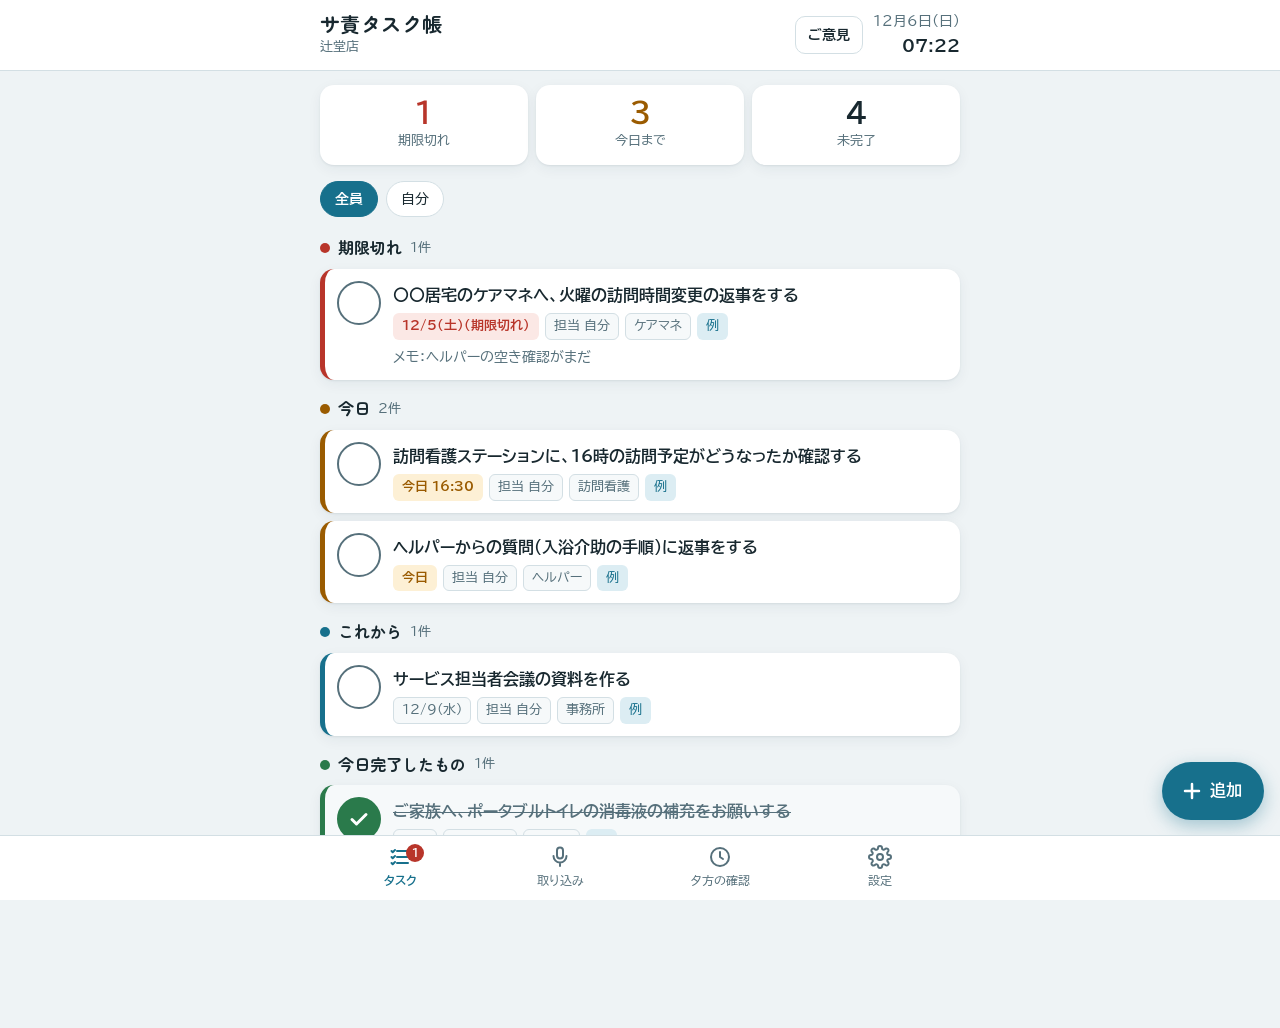
==== commit a8044473: "試行用にご意見の入力欄を追加 ヘッダーの「ご意見」ボタンから感想を書き、コピーしてガルーン等に貼れる。 claude.ai 上ではページへのコメントとしても送れる。  Co-Authored-By: " ====
--- a/task-app/index.html
+++ b/task-app/index.html
@@ -48,6 +48,7 @@
 .brand{display:flex;flex-direction:column;min-width:0}
 .brand b{font-family:var(--font-head);font-size:20px;font-weight:700;letter-spacing:.02em;line-height:1.3}
 .brand small{color:var(--muted);font-size:13px}
+.top-right{display:flex;align-items:center;gap:10px}
 .today-chip{font-size:14px;color:var(--muted);text-align:right;white-space:nowrap;font-variant-numeric:tabular-nums}
 .today-chip strong{display:block;color:var(--fg);font-size:17px}
 
@@ -163,7 +164,10 @@
 
 <header class="top gutter"><div class="wrap">
   <div class="brand"><b>サ責タスク帳</b><small id="officeName">辻堂店</small></div>
-  <div class="today-chip"><span id="todayLabel"></span><strong id="nowLabel"></strong></div>
+  <div class="top-right">
+    <button class="btn small" id="btnFeedbackTop">ご意見</button>
+    <div class="today-chip"><span id="todayLabel"></span><strong id="nowLabel"></strong></div>
+  </div>
 </div></header>
 
 <main class="gutter"><div class="wrap">
@@ -224,6 +228,16 @@
   <!-- 設定 -->
   <section class="view" id="v-settings" hidden aria-label="設定">
     <h2>設定</h2>
+    <div class="card" id="feedbackCard">
+      <h3>試してみたご意見</h3>
+      <p class="hint">試行中です。使いにくい点、わかりにくい言葉、ほしい機能などを教えてください。</p>
+      <label class="f">お名前（任意）<input type="text" id="fbName" placeholder="例：鈴木"></label>
+      <label class="f">ご意見<textarea id="fbText" rows="4" placeholder="例：担当の選び直しが面倒。電話の相手の名前も残したい"></textarea></label>
+      <div class="btns">
+        <button class="btn primary grow" id="btnFbComment" hidden>このページにコメントで送る</button>
+        <button class="btn grow" id="btnFbCopy">意見をコピー（ガルーン等に貼る）</button>
+      </div>
+    </div>
     <div class="card">
       <label class="f">事業所名<input type="text" id="setOffice" placeholder="例：辻堂店"></label>
     </div>
@@ -608,6 +622,27 @@
     if (!s || !Array.isArray(s.tasks) || !Array.isArray(s.members)) throw 0;
     state = s; save(); render(); toast("読み込みました（" + s.tasks.length + "件）");
   } catch (e) { toast("読み込めませんでした。書き出した文をそのまま貼り付けてください"); }
+});
+
+/* ---------- feedback ---------- */
+let commentsApi = null;
+function fbBody(){
+  const name = $("#fbName").value.trim(), text = $("#fbText").value.trim();
+  return { name, text, full: "【サ責タスク帳へのご意見】" + (name ? "（" + name + "）" : "") + "\n" + text };
+}
+$("#btnFeedbackTop").addEventListener("click", () => { show("settings"); setTimeout(() => $("#fbText").focus(), 50); });
+$("#btnFbCopy").addEventListener("click", (e) => {
+  const b = fbBody(); if (!b.text) { toast("ご意見を入力してください"); $("#fbText").focus(); return; }
+  copy(b.full, e.currentTarget);
+});
+$("#btnFbComment").addEventListener("click", async () => {
+  if (!commentsApi) return;
+  const b = fbBody();
+  if (b.text) await copy(b.full);
+  try {
+    const r = await commentsApi.openComposer({ element: $("#feedbackCard") });
+    if (r && r.opened) toast(b.text ? "コメント欄が開きました。コピーした意見を貼り付けて送ってください" : "コメント欄にご意見を書いて送ってください");
+  } catch (e) { $("#btnFbComment").hidden = true; toast("コメントが使えないため、コピーしてガルーン等で送ってください"); }
 });
 
 /* ---------- import: extraction ---------- */
@@ -790,6 +825,7 @@
 setInterval(render, 60000);
 if (window.claude && typeof window.claude.use === "function") {
   window.claude.use("sample").then((fn) => { if (fn) { sampleFn = fn; setEngine(); } }).catch(() => {});
+  window.claude.use("comments").then((c) => { if (c) { commentsApi = c; $("#btnFbComment").hidden = false; } }).catch(() => {});
 }
 })();
 </script>
